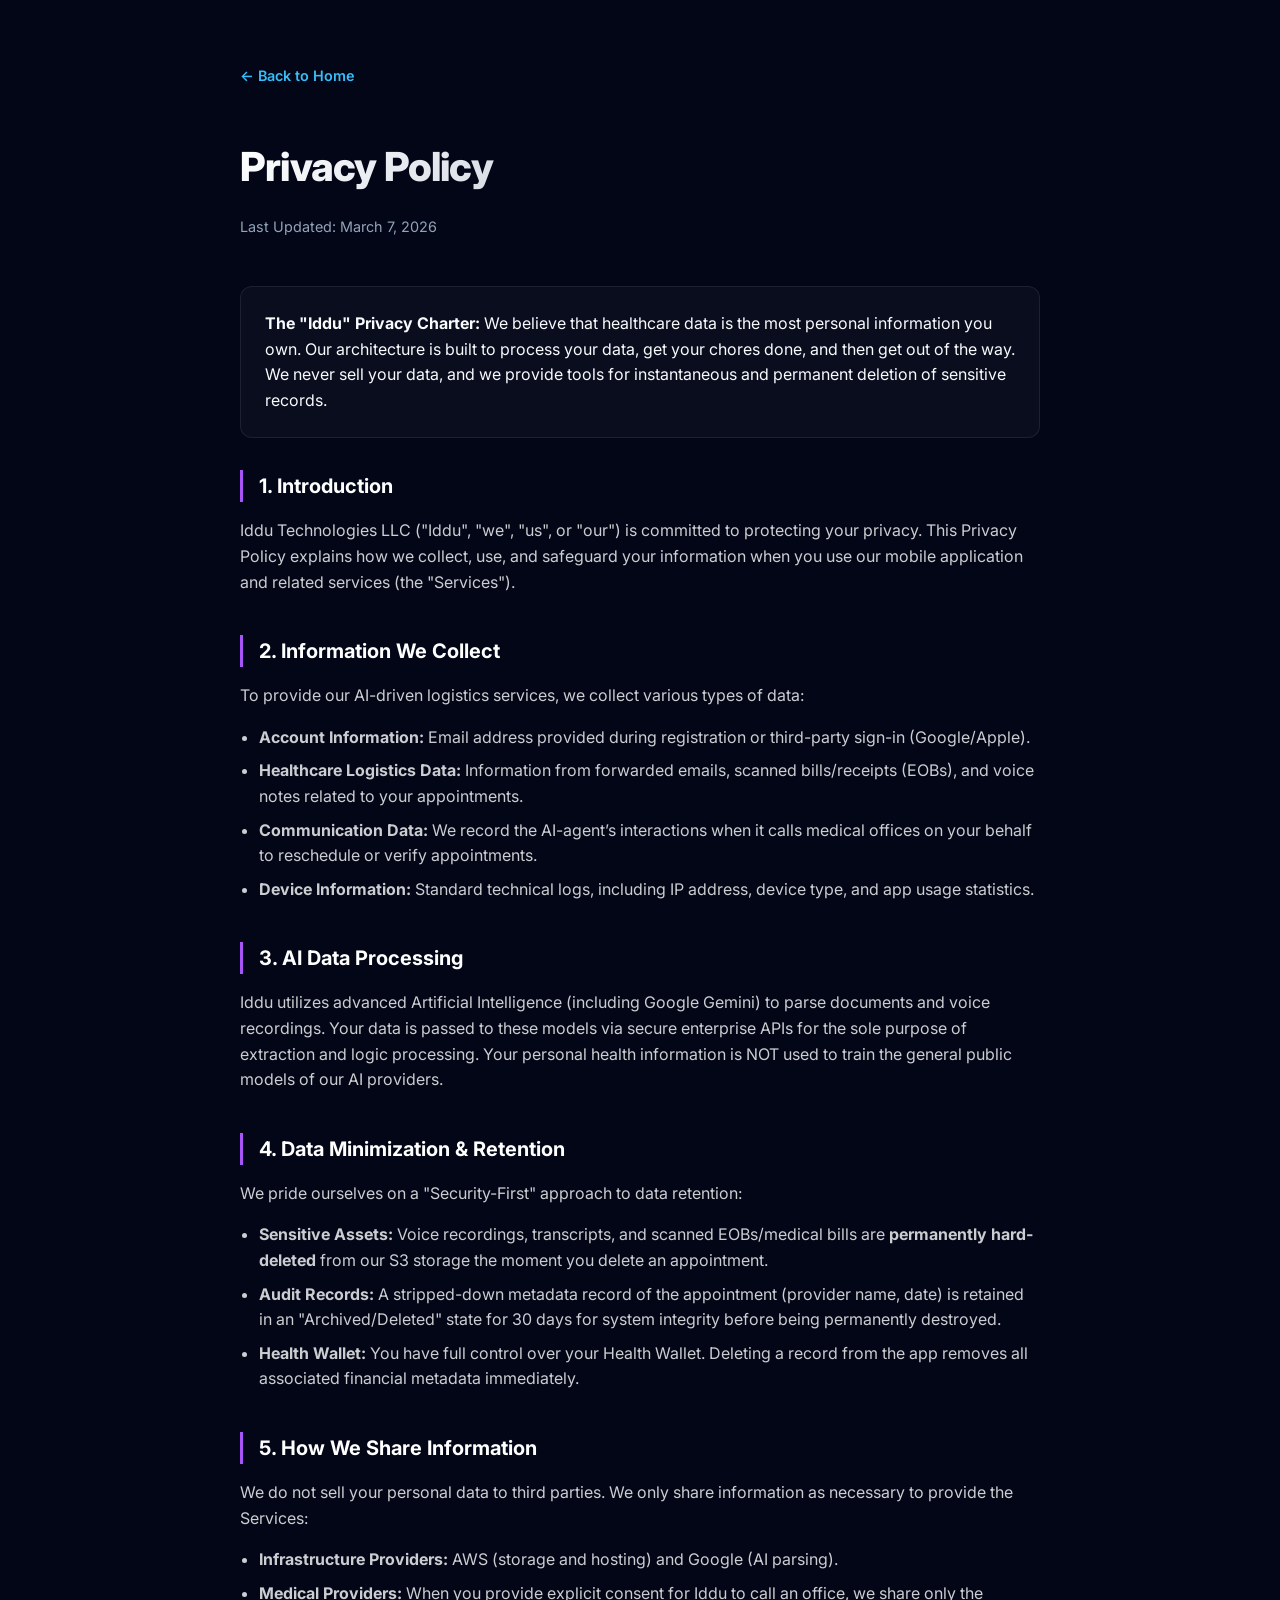
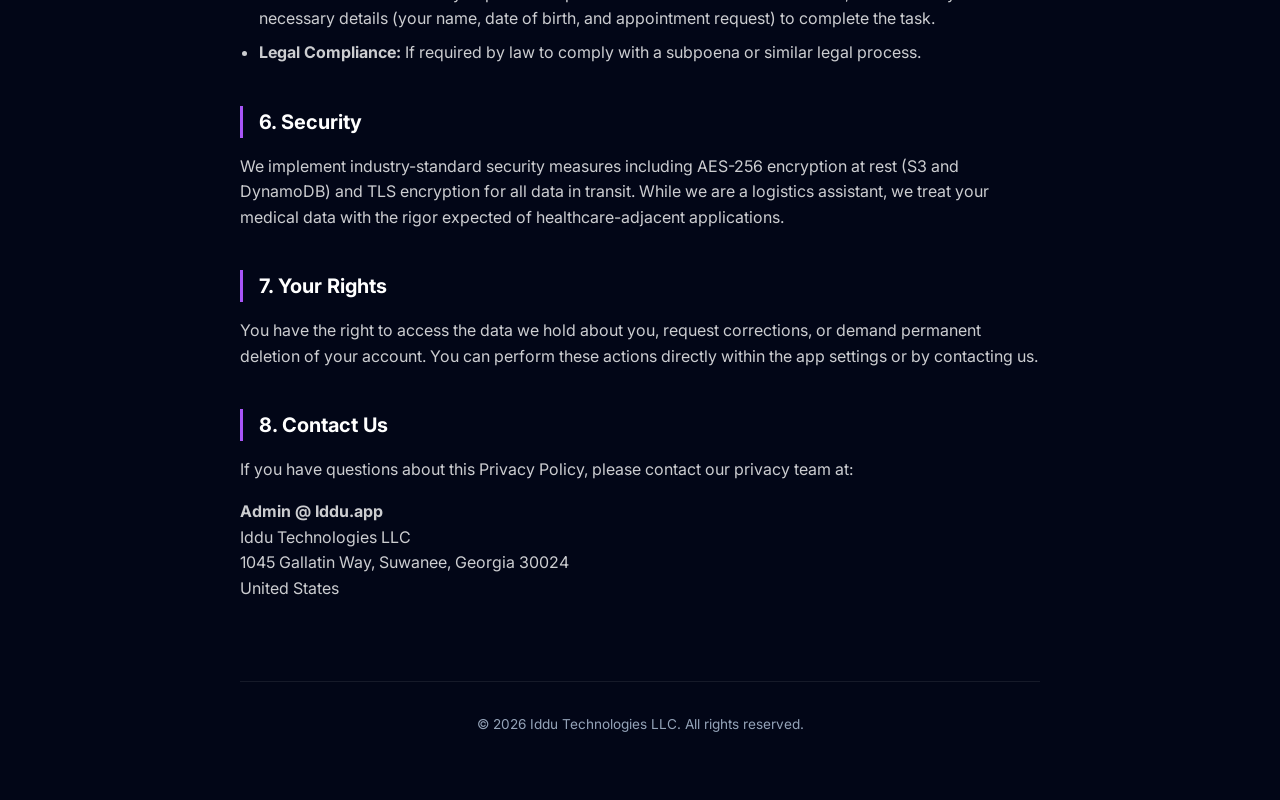
==== privacy.html @ f40f2ff4 "feat: add Privacy Policy and Terms of Service pages" ====
<!DOCTYPE html>
<html lang="en">

<head>
    <meta charset="UTF-8">
    <meta name="viewport" content="width=device-width, initial-scale=1.0">
    <title>Privacy Policy — Iddu</title>
    <link rel="icon" type="image/png" href="/favicon.png" />
    <style>
        @import url('https://fonts.googleapis.com/css2?family=Inter:wght@400;500;600;700;800&display=swap');

        :root {
            --bg: #020617;
            --text: #f8fafc;
            --sub: #94a3b8;
            --accent: #a855f7;
            --secondary: #38bdf8;
            --card: rgba(255, 255, 255, 0.03);
            --border: rgba(255, 255, 255, 0.08);
        }

        body {
            background-color: var(--bg);
            color: var(--text);
            font-family: 'Inter', system-ui, -apple-system, sans-serif;
            margin: 0;
            line-height: 1.6;
            -webkit-font-smoothing: antialiased;
        }

        .container {
            max-width: 800px;
            margin: 0 auto;
            padding: 4rem 1.5rem;
        }

        .nav {
            margin-bottom: 3rem;
        }

        .back-link {
            color: var(--secondary);
            text-decoration: none;
            font-weight: 600;
            font-size: 0.9rem;
            display: flex;
            align-items: center;
            gap: 8px;
            transition: opacity 0.2s;
        }

        .back-link:hover {
            opacity: 0.8;
        }

        h1 {
            font-size: 2.5rem;
            font-weight: 800;
            background: linear-gradient(135deg, #fff, #94a3b8);
            -webkit-background-clip: text;
            -webkit-text-fill-color: transparent;
            background-clip: text;
            margin: 0 0 1rem 0;
            letter-spacing: -0.02em;
        }

        .last-updated {
            color: var(--sub);
            font-size: 0.9rem;
            margin-bottom: 3rem;
        }

        section {
            margin-bottom: 2.5rem;
        }

        h2 {
            font-size: 1.25rem;
            font-weight: 700;
            color: #fff;
            margin-bottom: 1rem;
            border-left: 3px solid var(--accent);
            padding-left: 1rem;
        }

        p,
        li {
            color: rgba(255, 255, 255, 0.8);
            margin-bottom: 1rem;
        }

        ul {
            padding-left: 1.2rem;
        }

        li {
            margin-bottom: 0.5rem;
        }

        .highlight-box {
            background: var(--card);
            border: 1px solid var(--border);
            padding: 1.5rem;
            border-radius: 12px;
            margin-bottom: 2rem;
        }

        .footer {
            margin-top: 5rem;
            padding-top: 2rem;
            border-top: 1px solid var(--border);
            text-align: center;
            color: var(--sub);
            font-size: 0.85rem;
        }

        @media (max-width: 640px) {
            h1 {
                font-size: 2rem;
            }

            .container {
                padding: 2rem 1rem;
            }
        }
    </style>
</head>

<body>
    <div class="container">
        <div class="nav">
            <a href="/" class="back-link">← Back to Home</a>
        </div>

        <header>
            <h1>Privacy Policy</h1>
            <p class="last-updated">Last Updated: March 7, 2026</p>
        </header>

        <div class="highlight-box">
            <strong>The "Iddu" Privacy Charter:</strong> We believe that healthcare data is the most personal
            information you own. Our architecture is built to process your data, get your chores done, and then get out
            of the way. We never sell your data, and we provide tools for instantaneous and permanent deletion of
            sensitive records.
        </div>

        <section>
            <h2>1. Introduction</h2>
            <p>Iddu Technologies LLC ("Iddu", "we", "us", or "our") is committed to protecting your privacy. This
                Privacy Policy explains how we collect, use, and safeguard your information when you use our mobile
                application and related services (the "Services").</p>
        </section>

        <section>
            <h2>2. Information We Collect</h2>
            <p>To provide our AI-driven logistics services, we collect various types of data:</p>
            <ul>
                <li><strong>Account Information:</strong> Email address provided during registration or third-party
                    sign-in (Google/Apple).</li>
                <li><strong>Healthcare Logistics Data:</strong> Information from forwarded emails, scanned
                    bills/receipts (EOBs), and voice notes related to your appointments.</li>
                <li><strong>Communication Data:</strong> We record the AI-agent’s interactions when it calls medical
                    offices on your behalf to reschedule or verify appointments.</li>
                <li><strong>Device Information:</strong> Standard technical logs, including IP address, device type, and
                    app usage statistics.</li>
            </ul>
        </section>

        <section>
            <h2>3. AI Data Processing</h2>
            <p>Iddu utilizes advanced Artificial Intelligence (including Google Gemini) to parse documents and voice
                recordings. Your data is passed to these models via secure enterprise APIs for the sole purpose of
                extraction and logic processing. Your personal health information is NOT used to train the general
                public models of our AI providers.</p>
        </section>

        <section>
            <h2>4. Data Minimization & Retention</h2>
            <p>We pride ourselves on a "Security-First" approach to data retention:</p>
            <ul>
                <li><strong>Sensitive Assets:</strong> Voice recordings, transcripts, and scanned EOBs/medical bills are
                    <strong>permanently hard-deleted</strong> from our S3 storage the moment you delete an appointment.
                </li>
                <li><strong>Audit Records:</strong> A stripped-down metadata record of the appointment (provider name,
                    date) is retained in an "Archived/Deleted" state for 30 days for system integrity before being
                    permanently destroyed.</li>
                <li><strong>Health Wallet:</strong> You have full control over your Health Wallet. Deleting a record
                    from the app removes all associated financial metadata immediately.</li>
            </ul>
        </section>

        <section>
            <h2>5. How We Share Information</h2>
            <p>We do not sell your personal data to third parties. We only share information as necessary to provide the
                Services:</p>
            <ul>
                <li><strong>Infrastructure Providers:</strong> AWS (storage and hosting) and Google (AI parsing).</li>
                <li><strong>Medical Providers:</strong> When you provide explicit consent for Iddu to call an office, we
                    share only the necessary details (your name, date of birth, and appointment request) to complete the
                    task.</li>
                <li><strong>Legal Compliance:</strong> If required by law to comply with a subpoena or similar legal
                    process.</li>
            </ul>
        </section>

        <section>
            <h2>6. Security</h2>
            <p>We implement industry-standard security measures including AES-256 encryption at rest (S3 and DynamoDB)
                and TLS encryption for all data in transit. While we are a logistics assistant, we treat your medical
                data with the rigor expected of healthcare-adjacent applications.</p>
        </section>

        <section>
            <h2>7. Your Rights</h2>
            <p>You have the right to access the data we hold about you, request corrections, or demand permanent
                deletion of your account. You can perform these actions directly within the app settings or by
                contacting us.</p>
        </section>

        <section>
            <h2>8. Contact Us</h2>
            <p>If you have questions about this Privacy Policy, please contact our privacy team at:</p>
            <p>
                <strong>Admin @ Iddu.app</strong><br>
                Iddu Technologies LLC<br>
                1045 Gallatin Way, Suwanee, Georgia 30024<br>
                United States
            </p>
        </section>

        <div class="footer">
            &copy; 2026 Iddu Technologies LLC. All rights reserved.
        </div>
    </div>
</body>

</html>
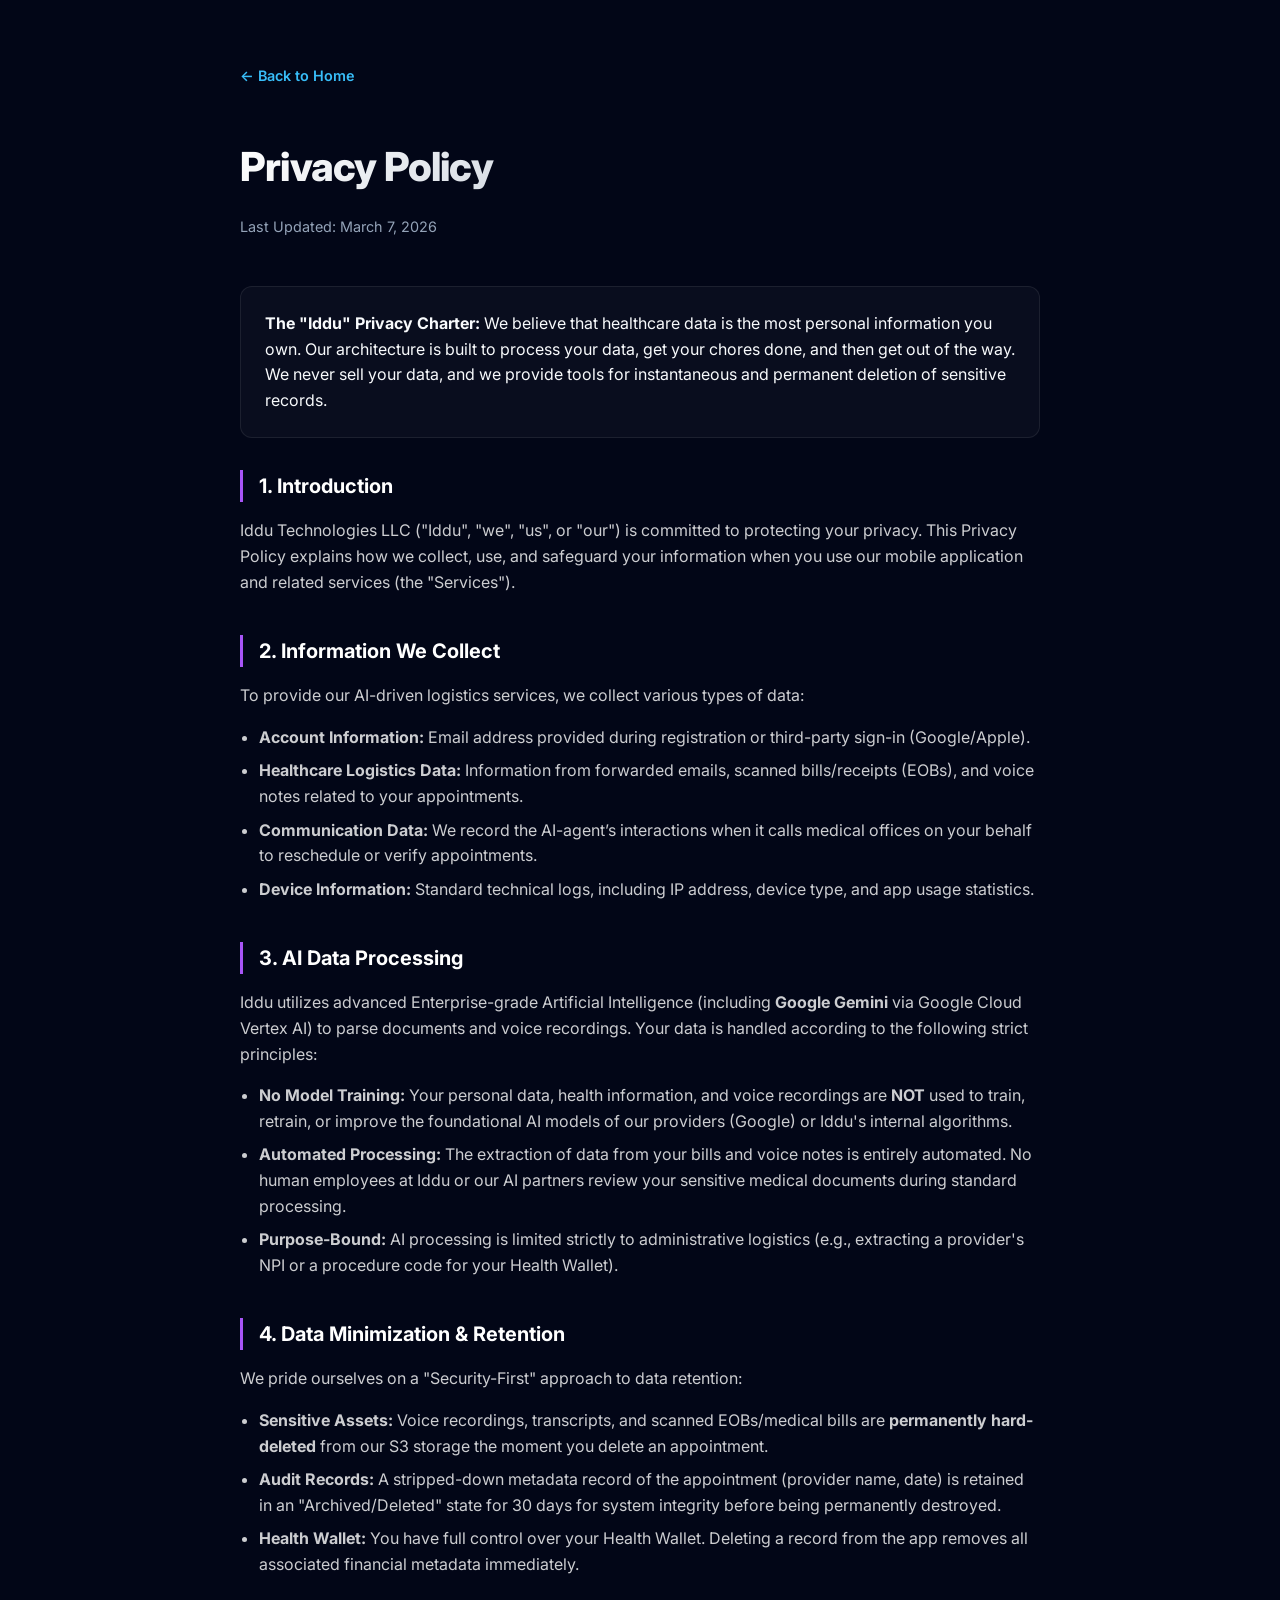
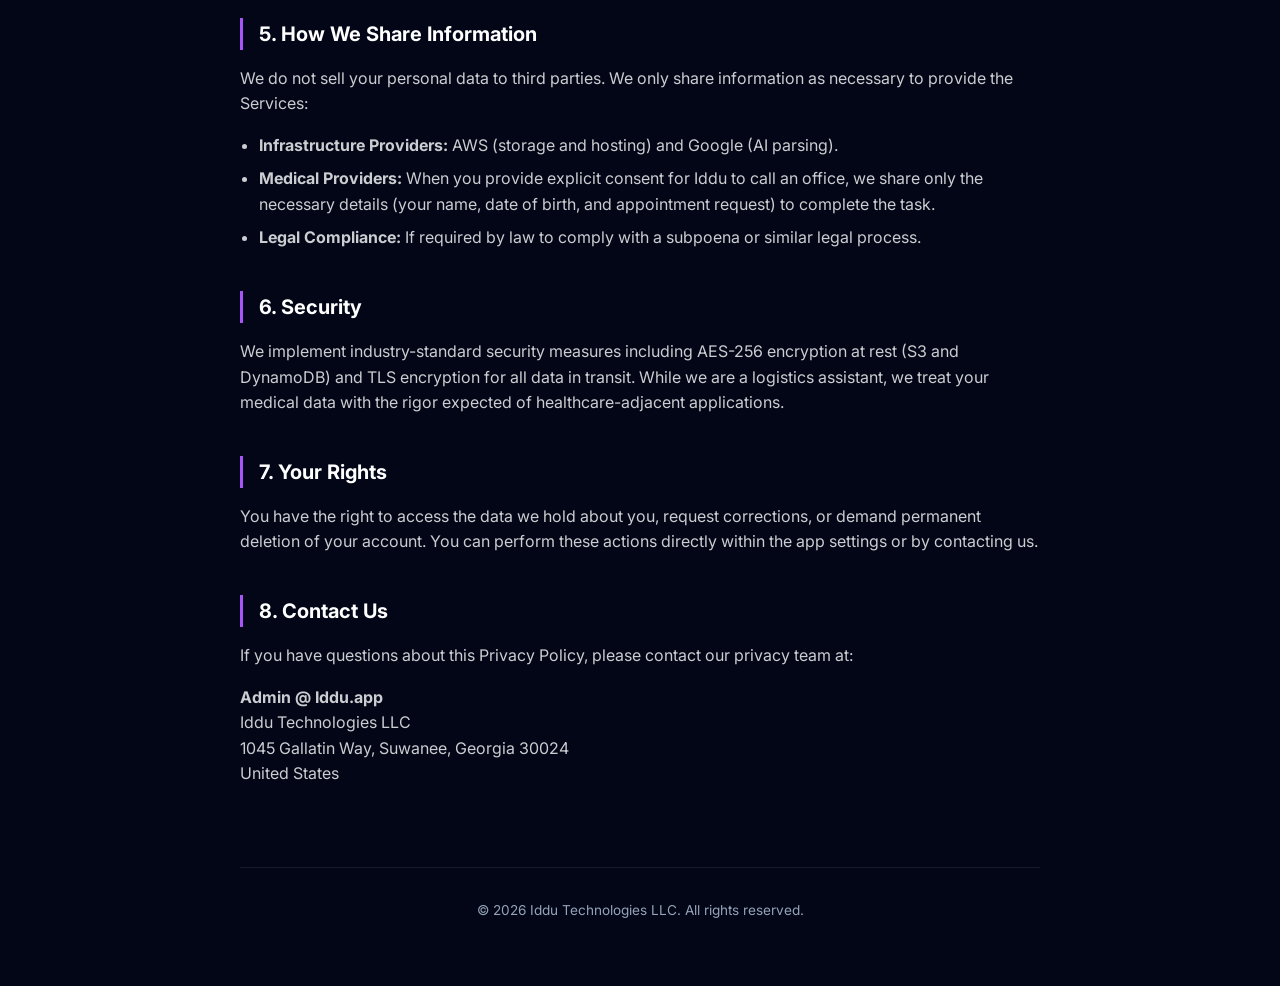
==== commit 55b6b72b: "docs: enhance AI privacy transparency and training exclusions" ====
--- a/privacy.html
+++ b/privacy.html
@@ -168,10 +168,19 @@
 
         <section>
             <h2>3. AI Data Processing</h2>
-            <p>Iddu utilizes advanced Artificial Intelligence (including Google Gemini) to parse documents and voice
-                recordings. Your data is passed to these models via secure enterprise APIs for the sole purpose of
-                extraction and logic processing. Your personal health information is NOT used to train the general
-                public models of our AI providers.</p>
+            <p>Iddu utilizes advanced Enterprise-grade Artificial Intelligence (including <strong>Google Gemini</strong>
+                via Google Cloud Vertex AI) to parse documents and voice recordings. Your data is handled according to
+                the following strict principles:</p>
+            <ul>
+                <li><strong>No Model Training:</strong> Your personal data, health information, and voice recordings are
+                    <strong>NOT</strong> used to train, retrain, or improve the foundational AI models of our providers
+                    (Google) or Iddu's internal algorithms.</li>
+                <li><strong>Automated Processing:</strong> The extraction of data from your bills and voice notes is
+                    entirely automated. No human employees at Iddu or our AI partners review your sensitive medical
+                    documents during standard processing.</li>
+                <li><strong>Purpose-Bound:</strong> AI processing is limited strictly to administrative logistics (e.g.,
+                    extracting a provider's NPI or a procedure code for your Health Wallet).</li>
+            </ul>
         </section>
 
         <section>
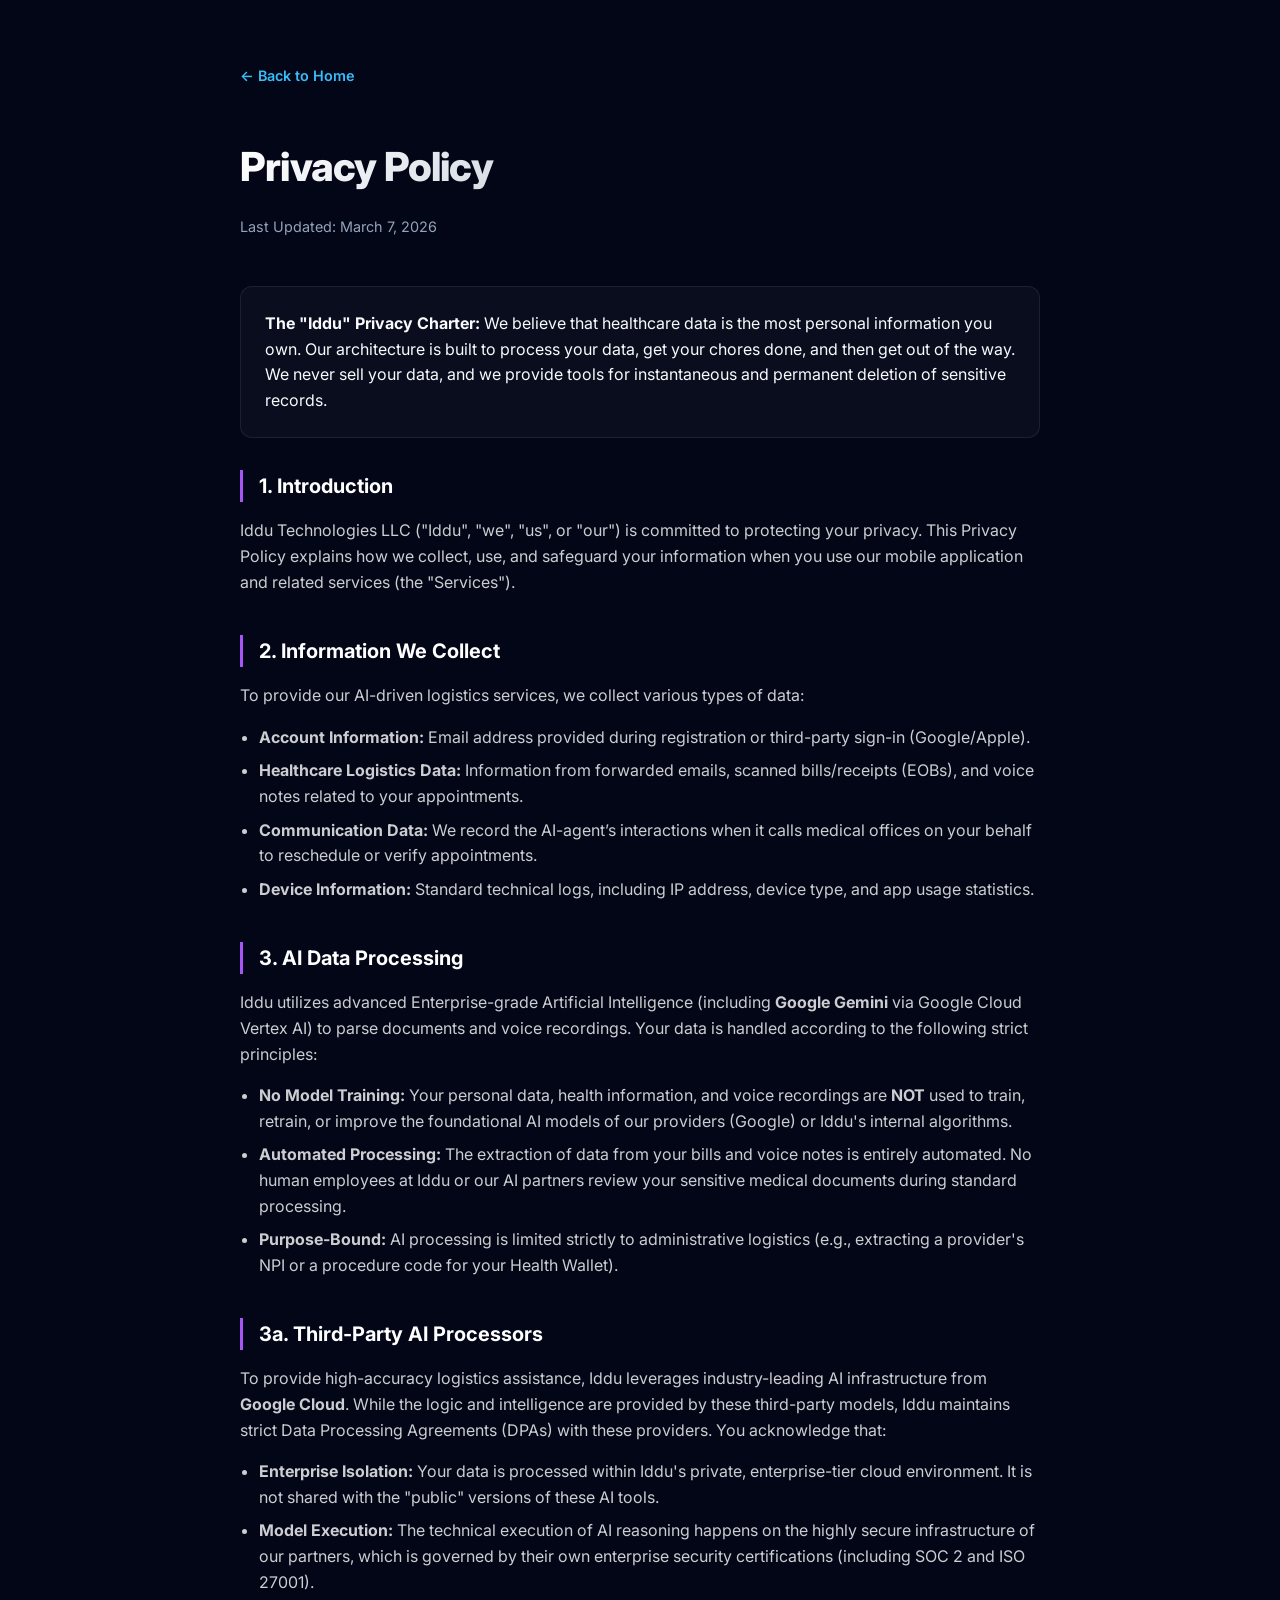
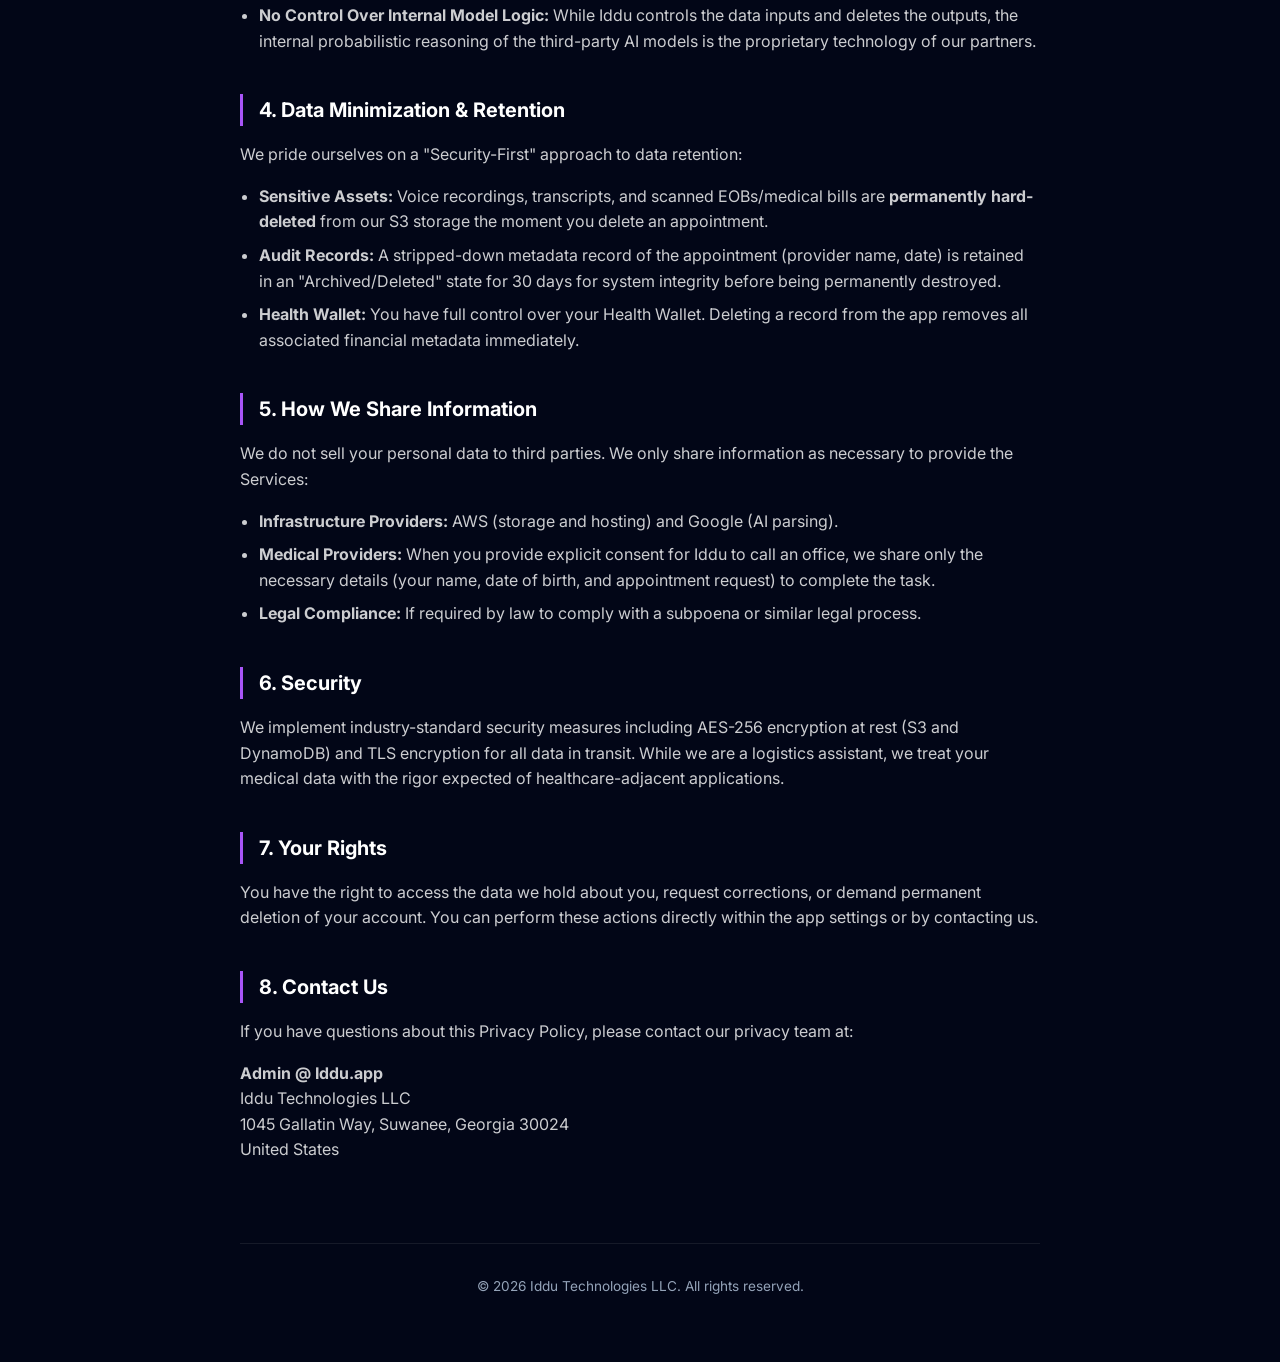
==== commit 221bd5a1: "docs: add Third-Party AI Processors section to privacy policy" ====
--- a/privacy.html
+++ b/privacy.html
@@ -174,12 +174,32 @@
             <ul>
                 <li><strong>No Model Training:</strong> Your personal data, health information, and voice recordings are
                     <strong>NOT</strong> used to train, retrain, or improve the foundational AI models of our providers
-                    (Google) or Iddu's internal algorithms.</li>
+                    (Google) or Iddu's internal algorithms.
+                </li>
                 <li><strong>Automated Processing:</strong> The extraction of data from your bills and voice notes is
                     entirely automated. No human employees at Iddu or our AI partners review your sensitive medical
                     documents during standard processing.</li>
                 <li><strong>Purpose-Bound:</strong> AI processing is limited strictly to administrative logistics (e.g.,
                     extracting a provider's NPI or a procedure code for your Health Wallet).</li>
+            </ul>
+        </section>
+
+        <section>
+            <h2>3a. Third-Party AI Processors</h2>
+            <p>To provide high-accuracy logistics assistance, Iddu leverages industry-leading AI infrastructure from
+                <strong>Google Cloud</strong>. While the logic and intelligence are provided by these third-party
+                models, Iddu maintains strict Data Processing Agreements (DPAs) with these providers. You acknowledge
+                that:
+            </p>
+            <ul>
+                <li><strong>Enterprise Isolation:</strong> Your data is processed within Iddu's private, enterprise-tier
+                    cloud environment. It is not shared with the "public" versions of these AI tools.</li>
+                <li><strong>Model Execution:</strong> The technical execution of AI reasoning happens on the highly
+                    secure infrastructure of our partners, which is governed by their own enterprise security
+                    certifications (including SOC 2 and ISO 27001).</li>
+                <li><strong>No Control Over Internal Model Logic:</strong> While Iddu controls the data inputs and
+                    deletes the outputs, the internal probabilistic reasoning of the third-party AI models is the
+                    proprietary technology of our partners.</li>
             </ul>
         </section>
 
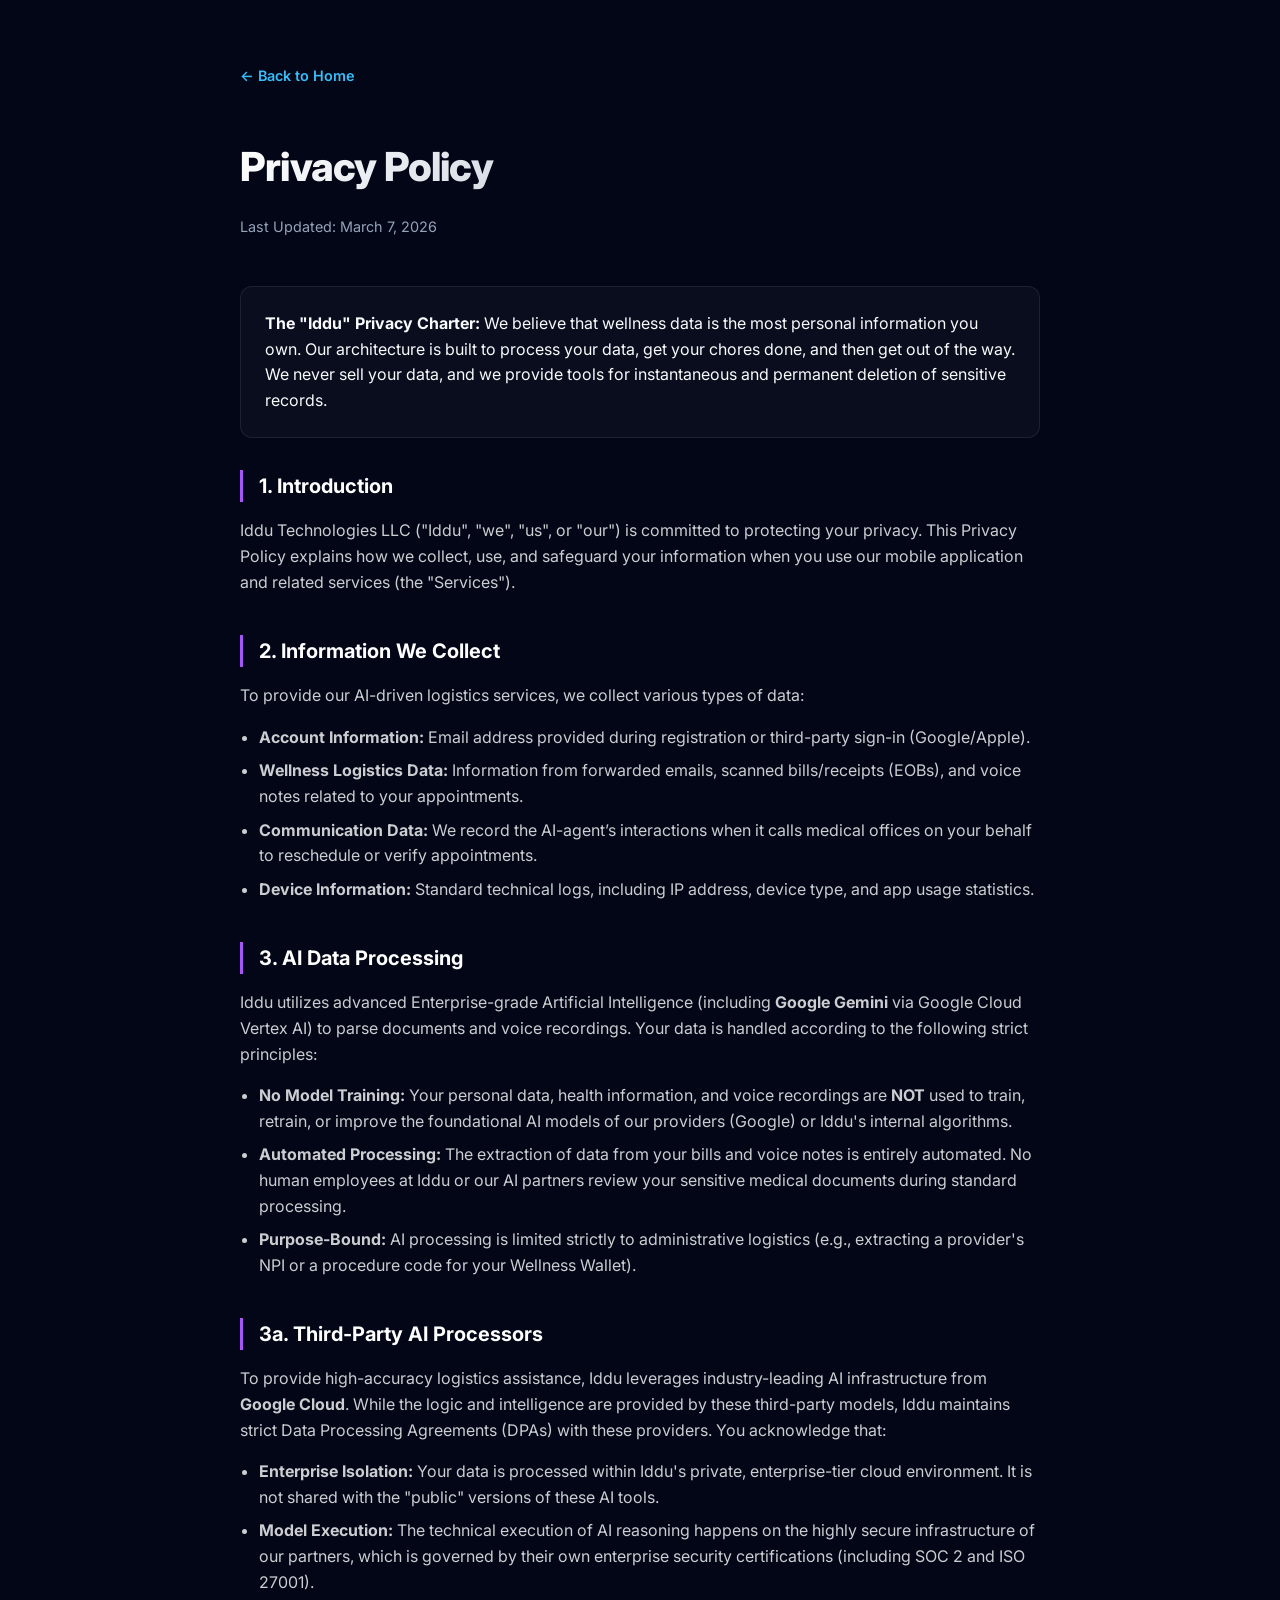
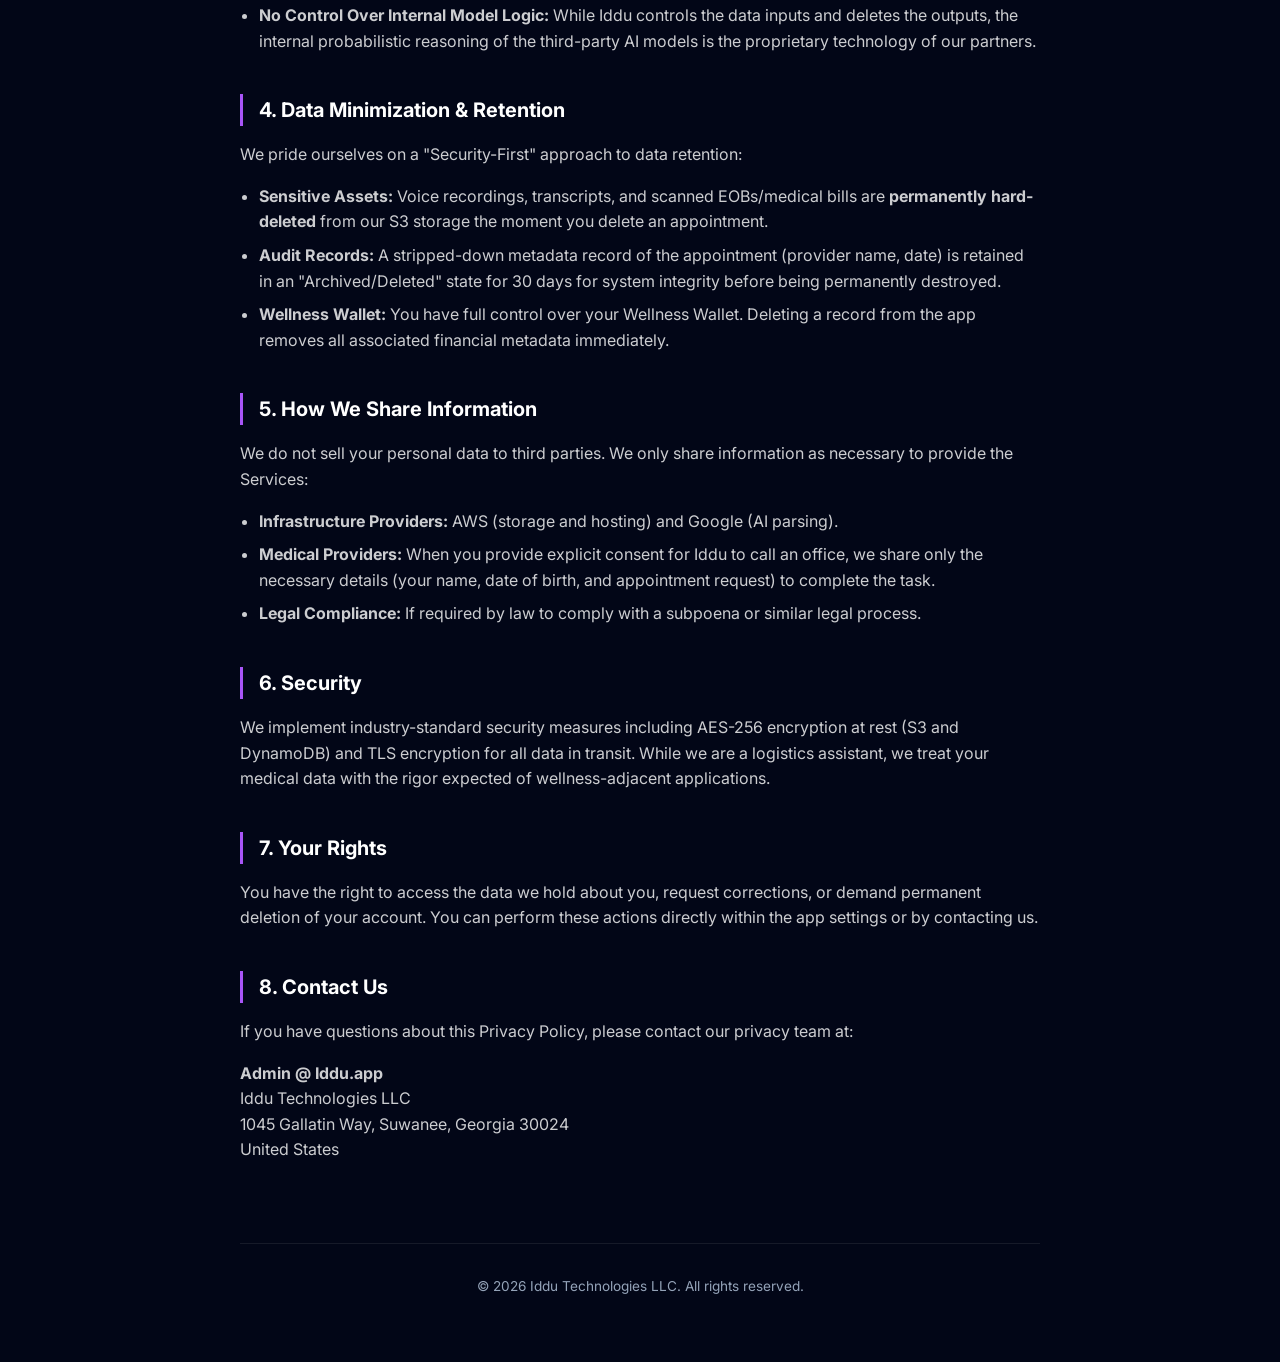
==== commit f894631e: "feat: replace healthcare/Health with wellness across site and images - Replaced "healthcare"/"Health" ====
--- a/privacy.html
+++ b/privacy.html
@@ -138,7 +138,7 @@
         </header>
 
         <div class="highlight-box">
-            <strong>The "Iddu" Privacy Charter:</strong> We believe that healthcare data is the most personal
+            <strong>The "Iddu" Privacy Charter:</strong> We believe that wellness data is the most personal
             information you own. Our architecture is built to process your data, get your chores done, and then get out
             of the way. We never sell your data, and we provide tools for instantaneous and permanent deletion of
             sensitive records.
@@ -157,7 +157,7 @@
             <ul>
                 <li><strong>Account Information:</strong> Email address provided during registration or third-party
                     sign-in (Google/Apple).</li>
-                <li><strong>Healthcare Logistics Data:</strong> Information from forwarded emails, scanned
+                <li><strong>Wellness Logistics Data:</strong> Information from forwarded emails, scanned
                     bills/receipts (EOBs), and voice notes related to your appointments.</li>
                 <li><strong>Communication Data:</strong> We record the AI-agent’s interactions when it calls medical
                     offices on your behalf to reschedule or verify appointments.</li>
@@ -180,7 +180,7 @@
                     entirely automated. No human employees at Iddu or our AI partners review your sensitive medical
                     documents during standard processing.</li>
                 <li><strong>Purpose-Bound:</strong> AI processing is limited strictly to administrative logistics (e.g.,
-                    extracting a provider's NPI or a procedure code for your Health Wallet).</li>
+                    extracting a provider's NPI or a procedure code for your Wellness Wallet).</li>
             </ul>
         </section>
 
@@ -213,7 +213,7 @@
                 <li><strong>Audit Records:</strong> A stripped-down metadata record of the appointment (provider name,
                     date) is retained in an "Archived/Deleted" state for 30 days for system integrity before being
                     permanently destroyed.</li>
-                <li><strong>Health Wallet:</strong> You have full control over your Health Wallet. Deleting a record
+                <li><strong>Wellness Wallet:</strong> You have full control over your Wellness Wallet. Deleting a record
                     from the app removes all associated financial metadata immediately.</li>
             </ul>
         </section>
@@ -236,7 +236,7 @@
             <h2>6. Security</h2>
             <p>We implement industry-standard security measures including AES-256 encryption at rest (S3 and DynamoDB)
                 and TLS encryption for all data in transit. While we are a logistics assistant, we treat your medical
-                data with the rigor expected of healthcare-adjacent applications.</p>
+                data with the rigor expected of wellness-adjacent applications.</p>
         </section>
 
         <section>
